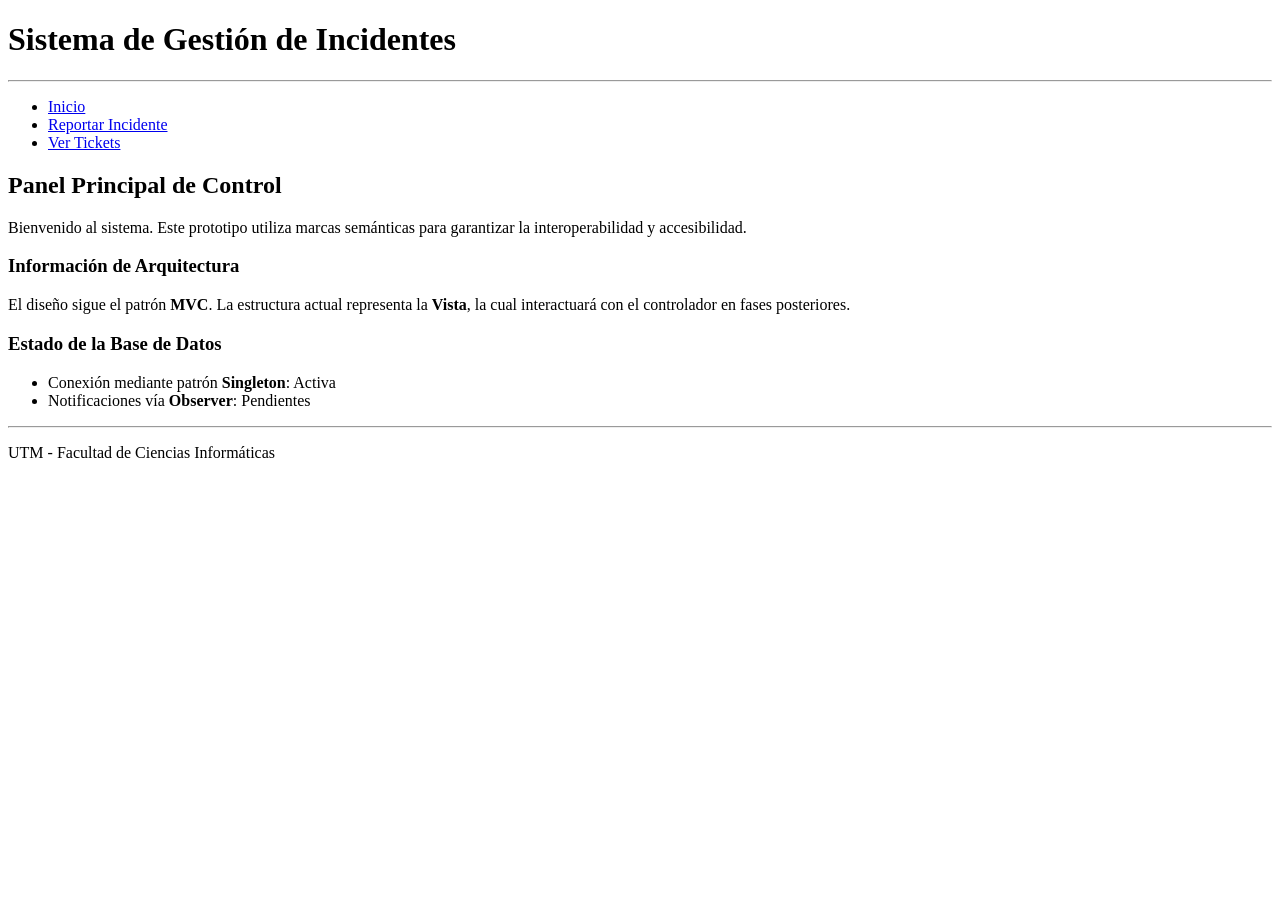
==== index.html @ 32e76666 "Maquetación Estructural del Help Desk" ====
<!DOCTYPE html>
<html lang="es">
<head>
    <meta charset="UTF-8">
    <title>Dashboard - Help Desk UTM</title>
</head>
<body>
    <header>
        <h1>Sistema de Gestión de Incidentes</h1>
        <hr>
    </header>

    <nav>
        <ul>
            <li><a href="index.html">Inicio</a></li>
            <li><a href="reportar.html">Reportar Incidente</a></li>
            <li><a href="tickets.html">Ver Tickets</a></li>
        </ul>
    </nav>

    <main>
        <section>
            <h2>Panel Principal de Control</h2>
            <p>Bienvenido al sistema. Este prototipo utiliza marcas semánticas para garantizar la interoperabilidad y accesibilidad.</p>
            
            <article>
                <h3>Información de Arquitectura</h3>
                <p>El diseño sigue el patrón <strong>MVC</strong>. La estructura actual representa la <strong>Vista</strong>, la cual interactuará con el controlador en fases posteriores.</p>
            </article>

            <article>
                <h3>Estado de la Base de Datos</h3>
                <ul>
                    <li>Conexión mediante patrón <strong>Singleton</strong>: Activa</li>
                    <li>Notificaciones vía <strong>Observer</strong>: Pendientes</li>
                </ul>
            </article>
        </section>
    </main>

    <footer>
        <hr>
        <p>UTM - Facultad de Ciencias Informáticas</p>
    </footer>
</body>
</html>
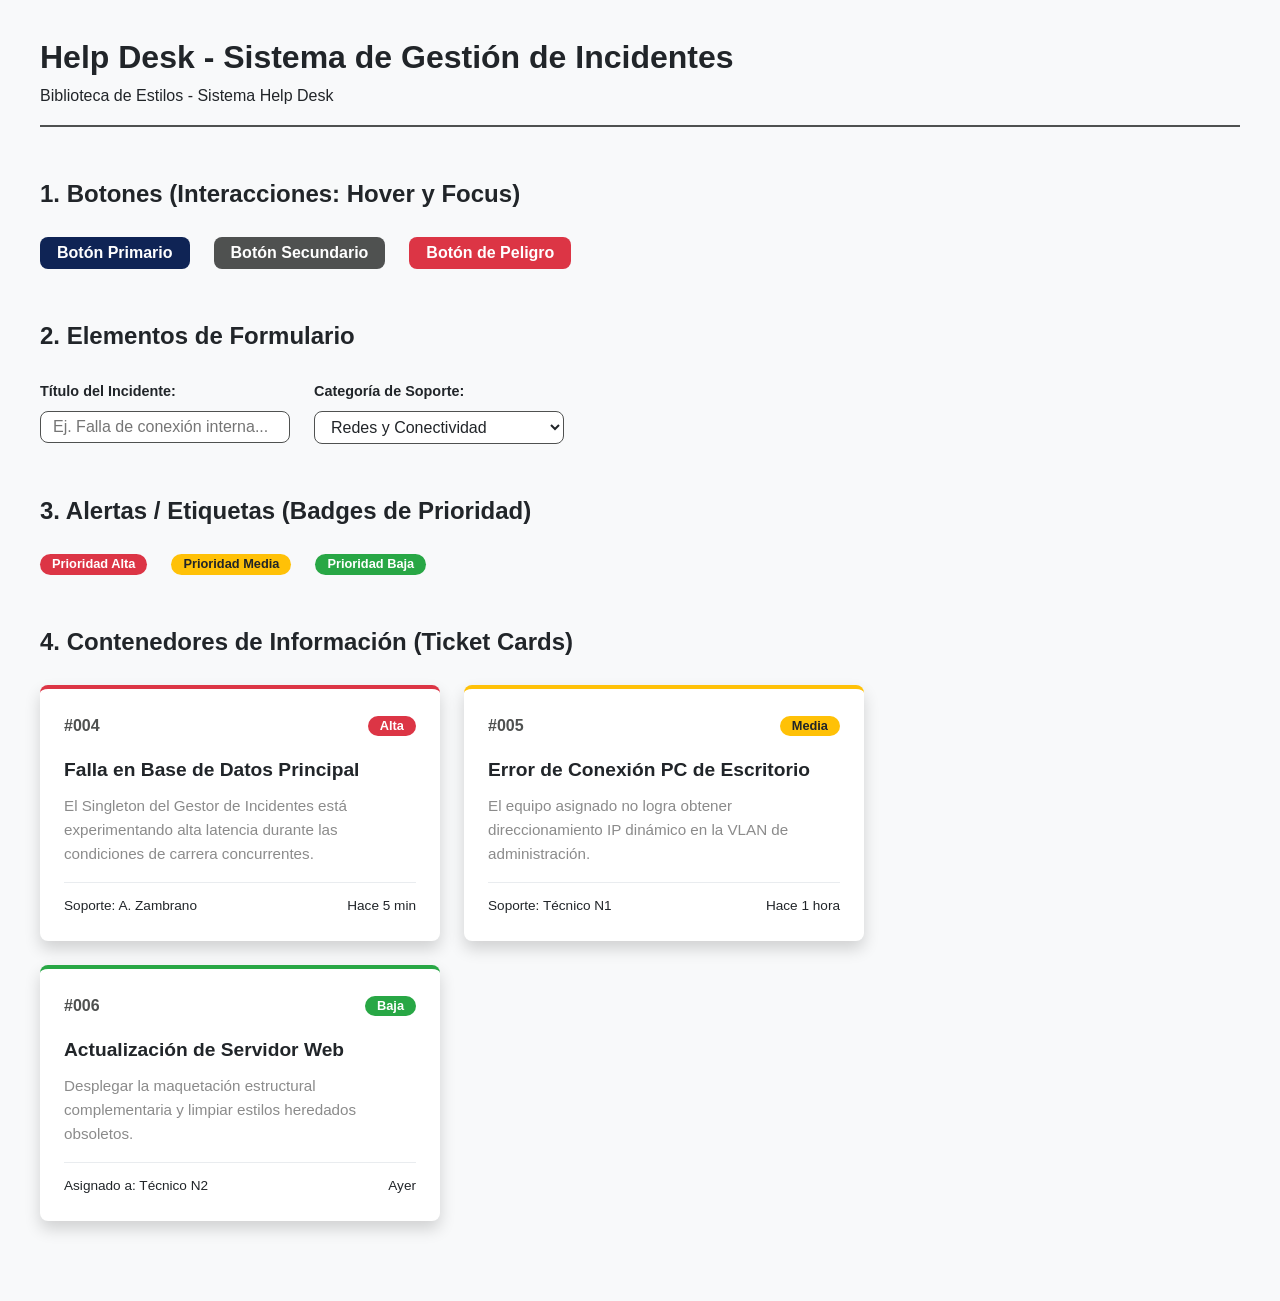
==== commit 9add4e3a: "Dejar index y css sueltos en la rama" ====
--- a/index.html
+++ b/index.html
@@ -2,45 +2,108 @@
 <html lang="es">
 <head>
     <meta charset="UTF-8">
-    <title>Dashboard - Help Desk UTM</title>
+    <meta name="viewport" content="width=device-width, initial-scale=1.0">
+    <title>Design System - Biblioteca de Componentes UI</title>
+    <link rel="stylesheet" href="style.css">
 </head>
 <body>
-    <header>
-        <h1>Sistema de Gestión de Incidentes</h1>
-        <hr>
-    </header>
 
-    <nav>
-        <ul>
-            <li><a href="index.html">Inicio</a></li>
-            <li><a href="reportar.html">Reportar Incidente</a></li>
-            <li><a href="tickets.html">Ver Tickets</a></li>
-        </ul>
-    </nav>
+    <div class="uikit-container">
+        <header class="uikit-header">
+            <h1>Help Desk - Sistema de Gestión de Incidentes</h1>
+            <p>Biblioteca de Estilos - Sistema Help Desk</p>
+        </header>
 
-    <main>
-        <section>
-            <h2>Panel Principal de Control</h2>
-            <p>Bienvenido al sistema. Este prototipo utiliza marcas semánticas para garantizar la interoperabilidad y accesibilidad.</p>
-            
-            <article>
-                <h3>Información de Arquitectura</h3>
-                <p>El diseño sigue el patrón <strong>MVC</strong>. La estructura actual representa la <strong>Vista</strong>, la cual interactuará con el controlador en fases posteriores.</p>
-            </article>
+        <main>
+            <section class="uikit-section">
+                <h2>1. Botones (Interacciones: Hover y Focus)</h2>
+                <div class="component-gallery">
+                    <button class="btn btn-primary">Botón Primario</button>
+                    <button class="btn btn-secondary">Botón Secundario</button>
+                    <button class="btn btn-danger">Botón de Peligro</button>
+                </div>
+            </section>
 
-            <article>
-                <h3>Estado de la Base de Datos</h3>
-                <ul>
-                    <li>Conexión mediante patrón <strong>Singleton</strong>: Activa</li>
-                    <li>Notificaciones vía <strong>Observer</strong>: Pendientes</li>
-                </ul>
-            </article>
-        </section>
-    </main>
+            <section class="uikit-section">
+                <h2>2. Elementos de Formulario</h2>
+                <div class="component-gallery">
+                    <div class="form-group">
+                        <label class="form-label" for="txt-ejemplo">Título del Incidente:</label>
+                        <input class="form-control" type="text" id="txt-ejemplo" placeholder="Ej. Falla de conexión interna...">
+                    </div>
+                    <div class="form-group">
+                        <label class="form-label" for="select-ejemplo">Categoría de Soporte:</label>
+                        <select class="form-control" id="select-ejemplo">
+                            <option value="red">Redes y Conectividad</option>
+                            <option value="software">Desarrollo de Software</option>
+                            <option value="hardware">Soporte Técnico Hardware</option>
+                        </select>
+                    </div>
+                </div>
+            </section>
 
-    <footer>
-        <hr>
-        <p>UTM - Facultad de Ciencias Informáticas</p>
-    </footer>
+            <section class="uikit-section">
+                <h2>3. Alertas / Etiquetas (Badges de Prioridad)</h2>
+                <div class="component-gallery">
+                    <span class="badge badge-alta">Prioridad Alta</span>
+                    <span class="badge badge-media">Prioridad Media</span>
+                    <span class="badge badge-baja">Prioridad Baja</span>
+                </div>
+            </section>
+
+            <section class="uikit-section">
+                <h2>4. Contenedores de Información (Ticket Cards)</h2>
+                <div class="component-gallery">
+                    
+                    <article class="ticket-card ticket-alta">
+                        <div class="ticket-card-header">
+                            <span class="ticket-id">#004</span>
+                            <span class="badge badge-alta">Alta</span>
+                        </div>
+                        <div class="ticket-card-body">
+                            <h3>Falla en Base de Datos Principal</h3>
+                            <p>El Singleton del Gestor de Incidentes está experimentando alta latencia durante las condiciones de carrera concurrentes.</p>
+                        </div>
+                        <div class="ticket-card-footer">
+                            <span>Soporte: A. Zambrano</span>
+                            <span>Hace 5 min</span>
+                        </div>
+                    </article>
+
+                    <article class="ticket-card ticket-media">
+                        <div class="ticket-card-header">
+                            <span class="ticket-id">#005</span>
+                            <span class="badge badge-media">Media</span>
+                        </div>
+                        <div class="ticket-card-body">
+                            <h3>Error de Conexión PC de Escritorio</h3>
+                            <p>El equipo asignado no logra obtener direccionamiento IP dinámico en la VLAN de administración.</p>
+                        </div>
+                        <div class="ticket-card-footer">
+                            <span>Soporte: Técnico N1</span>
+                            <span>Hace 1 hora</span>
+                        </div>
+                    </article>
+
+                    <article class="ticket-card ticket-baja">
+                        <div class="ticket-card-header">
+                            <span class="ticket-id">#006</span>
+                            <span class="badge badge-baja">Baja</span>
+                        </div>
+                        <div class="ticket-card-body">
+                            <h3>Actualización de Servidor Web</h3>
+                            <p>Desplegar la maquetación estructural complementaria y limpiar estilos heredados obsoletos.</p>
+                        </div>
+                        <div class="ticket-card-footer">
+                            <span>Asignado a: Técnico N2</span>
+                            <span>Ayer</span>
+                        </div>
+                    </article>
+
+                </div>
+            </section>
+        </main>
+    </div>
+
 </body>
 </html>
--- a/style.css
+++ b/style.css
@@ -0,0 +1,230 @@
+/* Variables globales del sistema */
+:root {
+    --color-primary: #0f2455;       
+    --color-primary-hover: #5575ac;
+    --color-secondary: #4f5150;     
+    --color-secondary-hover: #8b8b8b;
+    --color-background: #f8f9fa;    
+    --color-text: #212529;          
+    --color-surface: #ffffff;       
+    
+    --color-danger: #dc3545;        
+    --color-danger-hover: #951522;
+    --color-warning: #ffc107;       
+    --color-success: #28a745;       
+    
+    --font-base: 'Segoe UI', Tahoma, Geneva, Verdana, sans-serif;
+    --border-radius: 8px;
+    --border-radius-badge: 20px;
+    
+    --shadow-sm: 0 2px 4px rgba(0, 0, 0, 0.05);
+    --shadow-md: 0 8px 16px rgba(0, 0, 0, 0.16);
+    --shadow-focus: 0 0 0 3px rgba(0, 86, 179, 0.25);
+}
+
+/* Reset y configuracion del modelo de cajas */
+* {
+    box-sizing: border-box;
+    margin: 0;
+    padding: 0;
+}
+
+body {
+    font-family: var(--font-base);
+    background-color: var(--color-background);
+    color: var(--color-text);
+    line-height: 1.6;
+    padding: 2rem;
+}
+
+/* Contenedores de la galeria UI */
+.uikit-container {
+    max-width: 1200px;
+    margin: 0 auto;
+}
+
+.uikit-header {
+    margin-bottom: 3rem;
+    border-bottom: 2px solid var(--color-secondary);
+    padding-bottom: 1rem;
+}
+
+.uikit-section {
+    margin-bottom: 3rem;
+}
+
+.uikit-section h2 {
+    margin-bottom: 1.5rem;
+    color: var(--color-text); 
+}
+
+.component-gallery {
+    display: flex;
+    flex-wrap: wrap;
+    gap: 1.5rem;
+    align-items: center;
+}
+
+/* Componentes: Botones */
+.btn {
+    display: inline-block;
+    font-weight: 600;
+    text-align: center;
+    white-space: nowrap;
+    vertical-align: middle;
+    user-select: none;
+    border: 1px solid transparent;
+    padding: 0.375rem 1rem;
+    font-size: 1rem;
+    border-radius: var(--border-radius);
+    transition: background-color 0.15s ease-in-out, box-shadow 0.15s ease-in-out;
+    cursor: pointer;
+}
+
+.btn:focus {
+    outline: none;
+    box-shadow: var(--shadow-focus);
+}
+
+.btn-primary {
+    background-color: var(--color-primary);
+    color: var(--color-surface);
+}
+
+.btn-primary:hover {
+    background-color: var(--color-primary-hover);
+}
+
+.btn-secondary {
+    background-color: var(--color-secondary);
+    color: var(--color-surface);
+}
+
+.btn-secondary:hover {
+    background-color: var(--color-secondary-hover);
+}
+
+.btn-danger {
+    background-color: var(--color-danger);
+    color: var(--color-surface);
+}
+
+.btn-danger:hover {
+    background-color: var(--color-danger-hover);
+}
+
+/* Componentes: Formularios */
+.form-group {
+    display: flex;
+    flex-direction: column;
+    gap: 0.5rem;
+    min-width: 250px;
+}
+
+.form-label {
+    font-size: 0.9rem;
+    font-weight: 600;
+    color: var(--color-text);
+}
+
+.form-control {
+    width: 100%;
+    padding: 0.375rem 0.75rem;
+    font-size: 1rem;
+    font-family: inherit;
+    color: var(--color-text);
+    background-color: var(--color-surface);
+    border: 1px solid var(--color-secondary);
+    border-radius: var(--border-radius);
+    transition: border-color 0.15s ease-in-out, box-shadow 0.15s ease-in-out;
+}
+
+.form-control:focus {
+    border-color: var(--color-primary);
+    outline: none;
+    box-shadow: var(--shadow-focus);
+}
+
+/* Componentes: Tarjetas de Tickets */
+.ticket-card {
+    background-color: var(--color-surface);
+    border-radius: var(--border-radius);
+    box-shadow: var(--shadow-md);
+    padding: 1.5rem;
+    max-width: 400px;
+    width: 100%;
+    display: flex;
+    flex-direction: column;
+    gap: 1rem;
+    border-top: 4px solid var(--color-primary);
+}
+
+.ticket-card-header {
+    display: flex;
+    justify-content: space-between;
+    align-items: center;
+}
+
+.ticket-id {
+    font-weight: bold;
+    color: var(--color-secondary);
+}
+
+.ticket-card-body h3 {
+    margin-bottom: 0.5rem;
+    font-size: 1.2rem;
+}
+
+.ticket-card-body p {
+    font-size: 0.95rem;
+    color: var(--color-secondary-hover);
+}
+
+.ticket-card-footer {
+    display: flex;
+    justify-content: space-between;
+    align-items: center;
+    border-top: 1px solid #e9ecef;
+    padding-top: 0.75rem;
+    font-size: 0.85rem;
+}
+
+/* Componentes: Etiquetas de Prioridad (Badges) */
+.badge {
+    display: inline-block;
+    padding: 0.25rem 0.75rem;
+    font-size: 0.8rem;
+    font-weight: 700;
+    line-height: 1;
+    text-align: center;
+    white-space: nowrap;
+    vertical-align: baseline;
+    border-radius: var(--border-radius-badge);
+    color: var(--color-surface);
+}
+
+.badge-alta {
+    background-color: var(--color-danger);
+}
+
+.badge-media {
+    background-color: var(--color-warning);
+    color: #212529;
+}
+
+.badge-baja {
+    background-color: var(--color-success);
+}
+
+/* Clases modificadoras para el color de las tarjetas segun la prioridad */
+.ticket-alta {
+    border-top-color: var(--color-danger);
+}
+
+.ticket-media {
+    border-top-color: var(--color-warning);
+}
+
+.ticket-baja {
+    border-top-color: var(--color-success);
+}
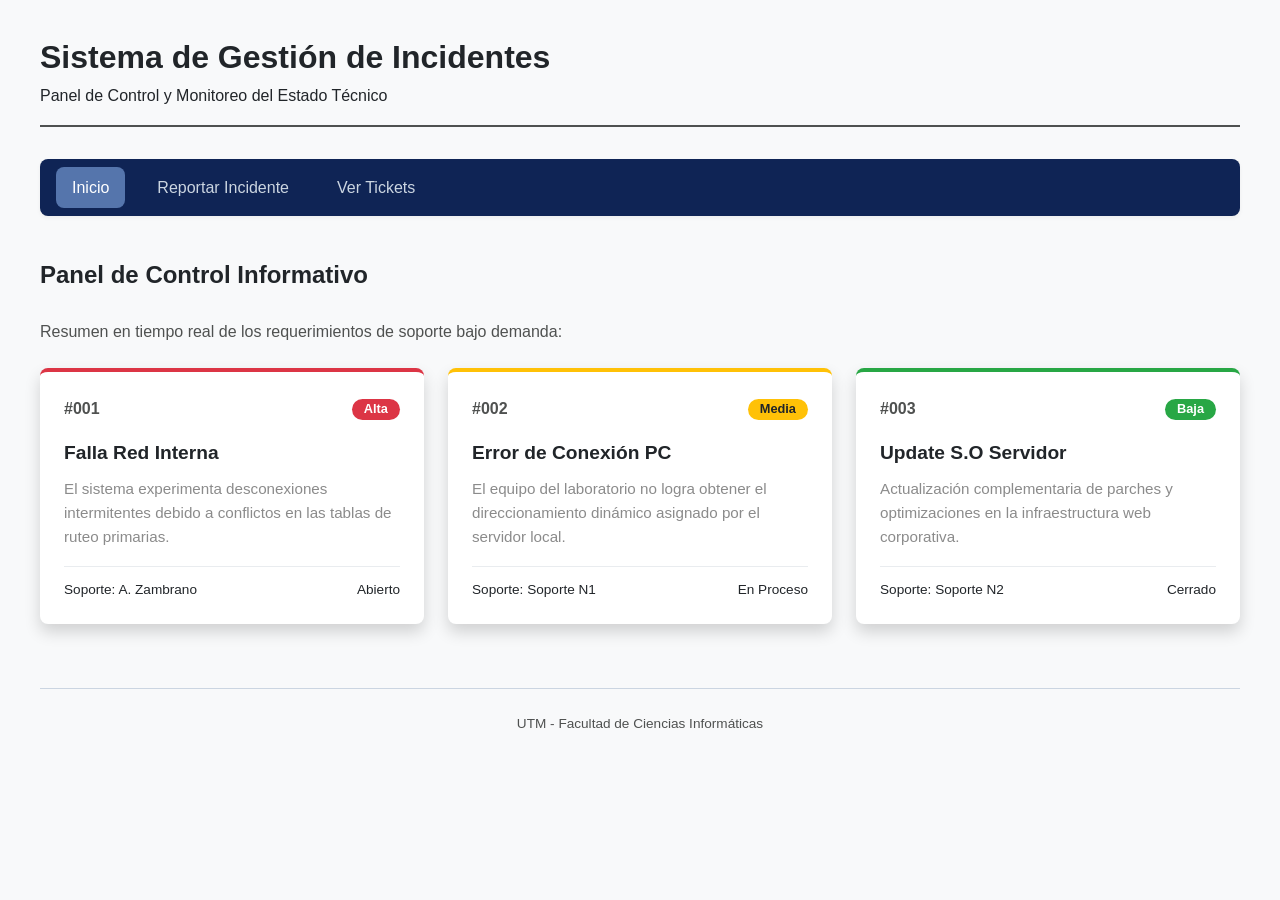
==== commit 10765ec2: "Feat: Finalizar maquetación responsive con Flexbox, Grid y Media Queries" ====
--- a/index.html
+++ b/index.html
@@ -3,106 +3,84 @@
 <head>
     <meta charset="UTF-8">
     <meta name="viewport" content="width=device-width, initial-scale=1.0">
-    <title>Design System - Biblioteca de Componentes UI</title>
+    <title>Panel Principal - Help Desk</title>
     <link rel="stylesheet" href="style.css">
 </head>
 <body>
 
     <div class="uikit-container">
         <header class="uikit-header">
-            <h1>Help Desk - Sistema de Gestión de Incidentes</h1>
-            <p>Biblioteca de Estilos - Sistema Help Desk</p>
+            <h1>Sistema de Gestión de Incidentes</h1>
+            <p>Panel de Control y Monitoreo del Estado Técnico</p>
         </header>
+
+        <nav class="main-nav">
+            <ul class="nav-list">
+                <li><a href="index.html" class="nav-link active">Inicio</a></li>
+                <li><a href="reportar.html" class="nav-link">Reportar Incidente</a></li>
+                <li><a href="tickets.html" class="nav-link">Ver Tickets</a></li>
+            </ul>
+        </nav>
 
         <main>
             <section class="uikit-section">
-                <h2>1. Botones (Interacciones: Hover y Focus)</h2>
-                <div class="component-gallery">
-                    <button class="btn btn-primary">Botón Primario</button>
-                    <button class="btn btn-secondary">Botón Secundario</button>
-                    <button class="btn btn-danger">Botón de Peligro</button>
-                </div>
-            </section>
-
-            <section class="uikit-section">
-                <h2>2. Elementos de Formulario</h2>
-                <div class="component-gallery">
-                    <div class="form-group">
-                        <label class="form-label" for="txt-ejemplo">Título del Incidente:</label>
-                        <input class="form-control" type="text" id="txt-ejemplo" placeholder="Ej. Falla de conexión interna...">
-                    </div>
-                    <div class="form-group">
-                        <label class="form-label" for="select-ejemplo">Categoría de Soporte:</label>
-                        <select class="form-control" id="select-ejemplo">
-                            <option value="red">Redes y Conectividad</option>
-                            <option value="software">Desarrollo de Software</option>
-                            <option value="hardware">Soporte Técnico Hardware</option>
-                        </select>
-                    </div>
-                </div>
-            </section>
-
-            <section class="uikit-section">
-                <h2>3. Alertas / Etiquetas (Badges de Prioridad)</h2>
-                <div class="component-gallery">
-                    <span class="badge badge-alta">Prioridad Alta</span>
-                    <span class="badge badge-media">Prioridad Media</span>
-                    <span class="badge badge-baja">Prioridad Baja</span>
-                </div>
-            </section>
-
-            <section class="uikit-section">
-                <h2>4. Contenedores de Información (Ticket Cards)</h2>
-                <div class="component-gallery">
+                <h2>Panel de Control Informativo</h2>
+                <p class="section-intro">Resumen en tiempo real de los requerimientos de soporte bajo demanda:</p>
+                
+                <div class="tickets-grid">
                     
                     <article class="ticket-card ticket-alta">
                         <div class="ticket-card-header">
-                            <span class="ticket-id">#004</span>
+                            <span class="ticket-id">#001</span>
                             <span class="badge badge-alta">Alta</span>
                         </div>
                         <div class="ticket-card-body">
-                            <h3>Falla en Base de Datos Principal</h3>
-                            <p>El Singleton del Gestor de Incidentes está experimentando alta latencia durante las condiciones de carrera concurrentes.</p>
+                            <h3>Falla Red Interna</h3>
+                            <p>El sistema experimenta desconexiones intermitentes debido a conflictos en las tablas de ruteo primarias.</p>
                         </div>
                         <div class="ticket-card-footer">
                             <span>Soporte: A. Zambrano</span>
-                            <span>Hace 5 min</span>
+                            <span>Abierto</span>
                         </div>
                     </article>
 
                     <article class="ticket-card ticket-media">
                         <div class="ticket-card-header">
-                            <span class="ticket-id">#005</span>
+                            <span class="ticket-id">#002</span>
                             <span class="badge badge-media">Media</span>
                         </div>
                         <div class="ticket-card-body">
-                            <h3>Error de Conexión PC de Escritorio</h3>
-                            <p>El equipo asignado no logra obtener direccionamiento IP dinámico en la VLAN de administración.</p>
+                            <h3>Error de Conexión PC</h3>
+                            <p>El equipo del laboratorio no logra obtener el direccionamiento dinámico asignado por el servidor local.</p>
                         </div>
                         <div class="ticket-card-footer">
-                            <span>Soporte: Técnico N1</span>
-                            <span>Hace 1 hora</span>
+                            <span>Soporte: Soporte N1</span>
+                            <span>En Proceso</span>
                         </div>
                     </article>
 
                     <article class="ticket-card ticket-baja">
                         <div class="ticket-card-header">
-                            <span class="ticket-id">#006</span>
+                            <span class="ticket-id">#003</span>
                             <span class="badge badge-baja">Baja</span>
                         </div>
                         <div class="ticket-card-body">
-                            <h3>Actualización de Servidor Web</h3>
-                            <p>Desplegar la maquetación estructural complementaria y limpiar estilos heredados obsoletos.</p>
+                            <h3>Update S.O Servidor</h3>
+                            <p>Actualización complementaria de parches y optimizaciones en la infraestructura web corporativa.</p>
                         </div>
                         <div class="ticket-card-footer">
-                            <span>Asignado a: Técnico N2</span>
-                            <span>Ayer</span>
+                            <span>Soporte: Soporte N2</span>
+                            <span>Cerrado</span>
                         </div>
                     </article>
 
                 </div>
             </section>
         </main>
+
+        <footer class="app-footer">
+            <p>UTM - Facultad de Ciencias Informáticas</p>
+        </footer>
     </div>
 
 </body>
--- a/style.css
+++ b/style.css
@@ -1,50 +1,51 @@
-/* Variables globales del sistema */
+/* 1. VARIABLES GLOBALES DEL SISTEMA (Custom Properties) */
 :root {
-    --color-primary: #0f2455;       
-    --color-primary-hover: #5575ac;
-    --color-secondary: #4f5150;     
+    --color-primary: #0f2455;       /* Azul institucional principal */
+    --color-primary-hover: #5575ac; /* Estado activo/hover para el azul */
+    --color-secondary: #4f5150;     /* Gris neutro para textos complementarios */
     --color-secondary-hover: #8b8b8b;
-    --color-background: #f8f9fa;    
-    --color-text: #212529;          
-    --color-surface: #ffffff;       
+    --color-background: #f8f9fa;    /* Fondo claro de la aplicación */
+    --color-text: #212529;          /* Color principal de la tipografía */
+    --color-surface: #ffffff;       /* Color de fondo para tarjetas y contenedores */
     
-    --color-danger: #dc3545;        
+    --color-danger: #dc3545;        /* Rojo para alertas críticas y prioridad alta */
     --color-danger-hover: #951522;
-    --color-warning: #ffc107;       
-    --color-success: #28a745;       
+    --color-warning: #ffc107;       /* Amarillo para advertencias y prioridad media */
+    --color-success: #28a745;       /* Verde para confirmaciones y prioridad baja */
     
     --font-base: 'Segoe UI', Tahoma, Geneva, Verdana, sans-serif;
-    --border-radius: 8px;
-    --border-radius-badge: 20px;
+    
+    --border-radius: 8px;           /* Redondeado general */
+    --border-radius-badge: 20px;     /* Redondeado ovalado estilo píldora para etiquetas */
     
     --shadow-sm: 0 2px 4px rgba(0, 0, 0, 0.05);
     --shadow-md: 0 8px 16px rgba(0, 0, 0, 0.16);
-    --shadow-focus: 0 0 0 3px rgba(0, 86, 179, 0.25);
-}
-
-/* Reset y configuracion del modelo de cajas */
+    --shadow-focus: 0 0 0 3px rgba(0, 86, 179, 0.25); /* Anillo de accesibilidad */
+}
+
+/* 2. RESET DE ESTILOS Y CONFIGURACIÓN DEL MODELO DE CAJAS */
 * {
-    box-sizing: border-box;
-    margin: 0;
-    padding: 0;
+    box-sizing: border-box; 
+    margin: 0;              
+    padding: 0;             
 }
 
 body {
     font-family: var(--font-base);
     background-color: var(--color-background);
     color: var(--color-text);
-    line-height: 1.6;
-    padding: 2rem;
-}
-
-/* Contenedores de la galeria UI */
+    line-height: 1.6;       
+    padding: 2rem;          
+}
+
+/* 3. MAQUETACIÓN ESTRUCTURAL (Layouts Básicos) */
 .uikit-container {
     max-width: 1200px;
-    margin: 0 auto;
+    margin: 0 auto;         
 }
 
 .uikit-header {
-    margin-bottom: 3rem;
+    margin-bottom: 2rem;
     border-bottom: 2px solid var(--color-secondary);
     padding-bottom: 1rem;
 }
@@ -58,14 +59,52 @@
     color: var(--color-text); 
 }
 
-.component-gallery {
-    display: flex;
-    flex-wrap: wrap;
-    gap: 1.5rem;
-    align-items: center;
-}
-
-/* Componentes: Botones */
+.section-intro {
+    color: var(--color-secondary);
+    margin-bottom: 1.5rem;
+}
+
+/* 4. SISTEMA DE NAVEGACIÓN (Flexbox) */
+.main-nav {
+    background-color: var(--color-primary);
+    border-radius: var(--border-radius);
+    margin-bottom: 2.5rem;
+    padding: 0.5rem 1rem;
+    box-shadow: var(--shadow-sm);
+}
+
+.nav-list {
+    display: flex;
+    list-style: none;
+    gap: 1rem;
+}
+
+.nav-link {
+    display: block;
+    color: #cbd5e1;
+    text-decoration: none;
+    padding: 0.5rem 1rem;
+    font-weight: 500;
+    border-radius: var(--border-radius);
+    transition: all 0.2s ease;
+}
+
+.nav-link:hover, .nav-link.active {
+    background-color: var(--color-primary-hover);
+    color: var(--color-surface);
+}
+
+/* 5. DISTRIBUCIÓN EN MATRIZ (CSS Grid para Dashboard) */
+.tickets-grid {
+    display: grid;
+    grid-template-columns: repeat(auto-fit, minmax(300px, 1fr));
+    gap: 1.5rem;            
+    align-items: start;    
+}
+
+/* 6. COMPONENTES DEL UI KIT (Estilos de Tarjetas, Botones e Inputs) */
+
+/* --- Componente: Botones --- */
 .btn {
     display: inline-block;
     font-weight: 600;
@@ -74,16 +113,16 @@
     vertical-align: middle;
     user-select: none;
     border: 1px solid transparent;
-    padding: 0.375rem 1rem;
+    padding: 0.5rem 1.5rem;
     font-size: 1rem;
     border-radius: var(--border-radius);
     transition: background-color 0.15s ease-in-out, box-shadow 0.15s ease-in-out;
-    cursor: pointer;
+    cursor: pointer;        
 }
 
 .btn:focus {
     outline: none;
-    box-shadow: var(--shadow-focus);
+    box-shadow: var(--shadow-focus); 
 }
 
 .btn-primary {
@@ -113,12 +152,35 @@
     background-color: var(--color-danger-hover);
 }
 
-/* Componentes: Formularios */
+/* Estado deshabilitado para botones (Casos resueltos / inactivos) */
+.btn:disabled, .btn[disabled] {
+    background-color: #e2e8f0 !important; 
+    color: #94a3b8 !important;            
+    cursor: not-allowed;                  
+    border-color: #e2e8f0 !important;
+    box-shadow: none !important;
+}
+
+/* --- Componente: Formularios --- */
+.form-fieldset {
+    border: 1px solid #e2e8f0;
+    border-radius: var(--border-radius);
+    padding: 2rem;
+    background-color: var(--color-surface);
+    box-shadow: var(--shadow-sm);
+}
+
+.form-legend {
+    font-weight: bold;
+    padding: 0 0.75rem;
+    color: var(--color-primary);
+}
+
 .form-group {
     display: flex;
-    flex-direction: column;
+    flex-direction: column; 
     gap: 0.5rem;
-    min-width: 250px;
+    margin-bottom: 1.25rem;
 }
 
 .form-label {
@@ -129,9 +191,9 @@
 
 .form-control {
     width: 100%;
-    padding: 0.375rem 0.75rem;
+    padding: 0.5rem 0.75rem;
     font-size: 1rem;
-    font-family: inherit;
+    font-family: inherit;   
     color: var(--color-text);
     background-color: var(--color-surface);
     border: 1px solid var(--color-secondary);
@@ -145,23 +207,35 @@
     box-shadow: var(--shadow-focus);
 }
 
-/* Componentes: Tarjetas de Tickets */
+.radio-gallery {
+    display: flex;
+    gap: 1.5rem;
+    padding: 0.5rem 0;
+}
+
+.radio-option {
+    display: flex;
+    align-items: center;
+    gap: 0.5rem;
+    cursor: pointer;
+}
+
+/* --- Componente: Tarjetas de Tickets --- */
 .ticket-card {
     background-color: var(--color-surface);
     border-radius: var(--border-radius);
-    box-shadow: var(--shadow-md);
+    box-shadow: var(--shadow-md);   
     padding: 1.5rem;
-    max-width: 400px;
     width: 100%;
     display: flex;
     flex-direction: column;
     gap: 1rem;
-    border-top: 4px solid var(--color-primary);
+    border-top: 4px solid var(--color-primary); 
 }
 
 .ticket-card-header {
     display: flex;
-    justify-content: space-between;
+    justify-content: space-between; 
     align-items: center;
 }
 
@@ -189,7 +263,7 @@
     font-size: 0.85rem;
 }
 
-/* Componentes: Etiquetas de Prioridad (Badges) */
+/* --- Componente: Etiquetas de Prioridad (Badges) --- */
 .badge {
     display: inline-block;
     padding: 0.25rem 0.75rem;
@@ -198,33 +272,103 @@
     line-height: 1;
     text-align: center;
     white-space: nowrap;
-    vertical-align: baseline;
     border-radius: var(--border-radius-badge);
     color: var(--color-surface);
 }
 
-.badge-alta {
-    background-color: var(--color-danger);
-}
-
-.badge-media {
-    background-color: var(--color-warning);
-    color: #212529;
-}
-
-.badge-baja {
-    background-color: var(--color-success);
-}
-
-/* Clases modificadoras para el color de las tarjetas segun la prioridad */
-.ticket-alta {
-    border-top-color: var(--color-danger);
-}
-
-.ticket-media {
-    border-top-color: var(--color-warning);
-}
-
-.ticket-baja {
-    border-top-color: var(--color-success);
+.badge-alta { background-color: var(--color-danger); }
+.badge-media { background-color: var(--color-warning); color: #212529; }
+.badge-baja { background-color: var(--color-success); }
+
+.ticket-alta { border-top-color: var(--color-danger); }
+.ticket-media { border-top-color: var(--color-warning); }
+.ticket-baja { border-top-color: var(--color-success); }
+
+/* 7. TABLAS ADAPTATIVAS Y ELEMENTOS COMPLEMENTARIOS */
+.table-responsive {
+    width: 100%;
+    overflow-x: auto; 
+    border-radius: var(--border-radius);
+    box-shadow: var(--shadow-sm);
+    background-color: var(--color-surface);
+}
+
+.custom-table {
+    width: 100%;
+    border-collapse: collapse;
+    text-align: left;
+    font-size: 0.95rem;
+}
+
+.custom-table caption {
+    padding: 1rem;
+    font-weight: bold;
+    color: var(--color-primary);
+    background-color: #f1f5f9;
+    text-align: left;
+    border-bottom: 2px solid #cbd5e1;
+}
+
+.custom-table th {
+    background-color: #f8fafc;
+    color: var(--color-primary);
+    font-weight: 700;
+    padding: 1rem;
+    border-bottom: 2px solid #e2e8f0;
+}
+
+.custom-table td {
+    padding: 1rem;
+    border-bottom: 1px solid #edf2f7;
+    color: var(--color-text);
+}
+
+.custom-table tbody tr:hover { background-color: #f8fafc; }
+.text-bold { font-weight: bold; }
+.table-summary { background-color: #f8fafc; padding: 1rem !important; font-weight: bold; }
+
+.status-open { color: var(--color-text); font-weight: 600; }
+.status-process { color: var(--color-secondary);  font-style: italic;
+    font-weight: 600; }
+.status-closed { color: #64748b; 
+    text-decoration: line-through; /* Tacha sutilmente el estado porque ya concluyó */
+    font-weight: normal; }
+
+.app-footer {
+    margin-top: 4rem;
+    padding-top: 1.5rem;
+    border-top: 1px solid #cbd5e1;
+    text-align: center;
+    font-size: 0.85rem;
+    color: var(--color-secondary);
+}
+
+/* 8. RESPONSIVE DESIGN - MEDIA QUERIES (< 768px) */
+@media (max-width: 767px) {
+    body { 
+        padding: 1rem; 
+    }
+    .nav-list { 
+        flex-direction: column; 
+        gap: 0.25rem; 
+    }
+    .nav-link { 
+        text-align: center; 
+        padding: 0.75rem; 
+    }
+    .form-fieldset { 
+        padding: 1.25rem; 
+    }
+    .radio-gallery { 
+        flex-direction: column; 
+        gap: 0.75rem; 
+    }
+    .btn { 
+        width: 100%; 
+    }
+    /* NUEVA REGLA: Fuerza a los botones del formulario a ponerse uno abajo del otro en celular */
+    .form-actions {
+        flex-direction: column;
+        width: 100%;
+    }
 }
